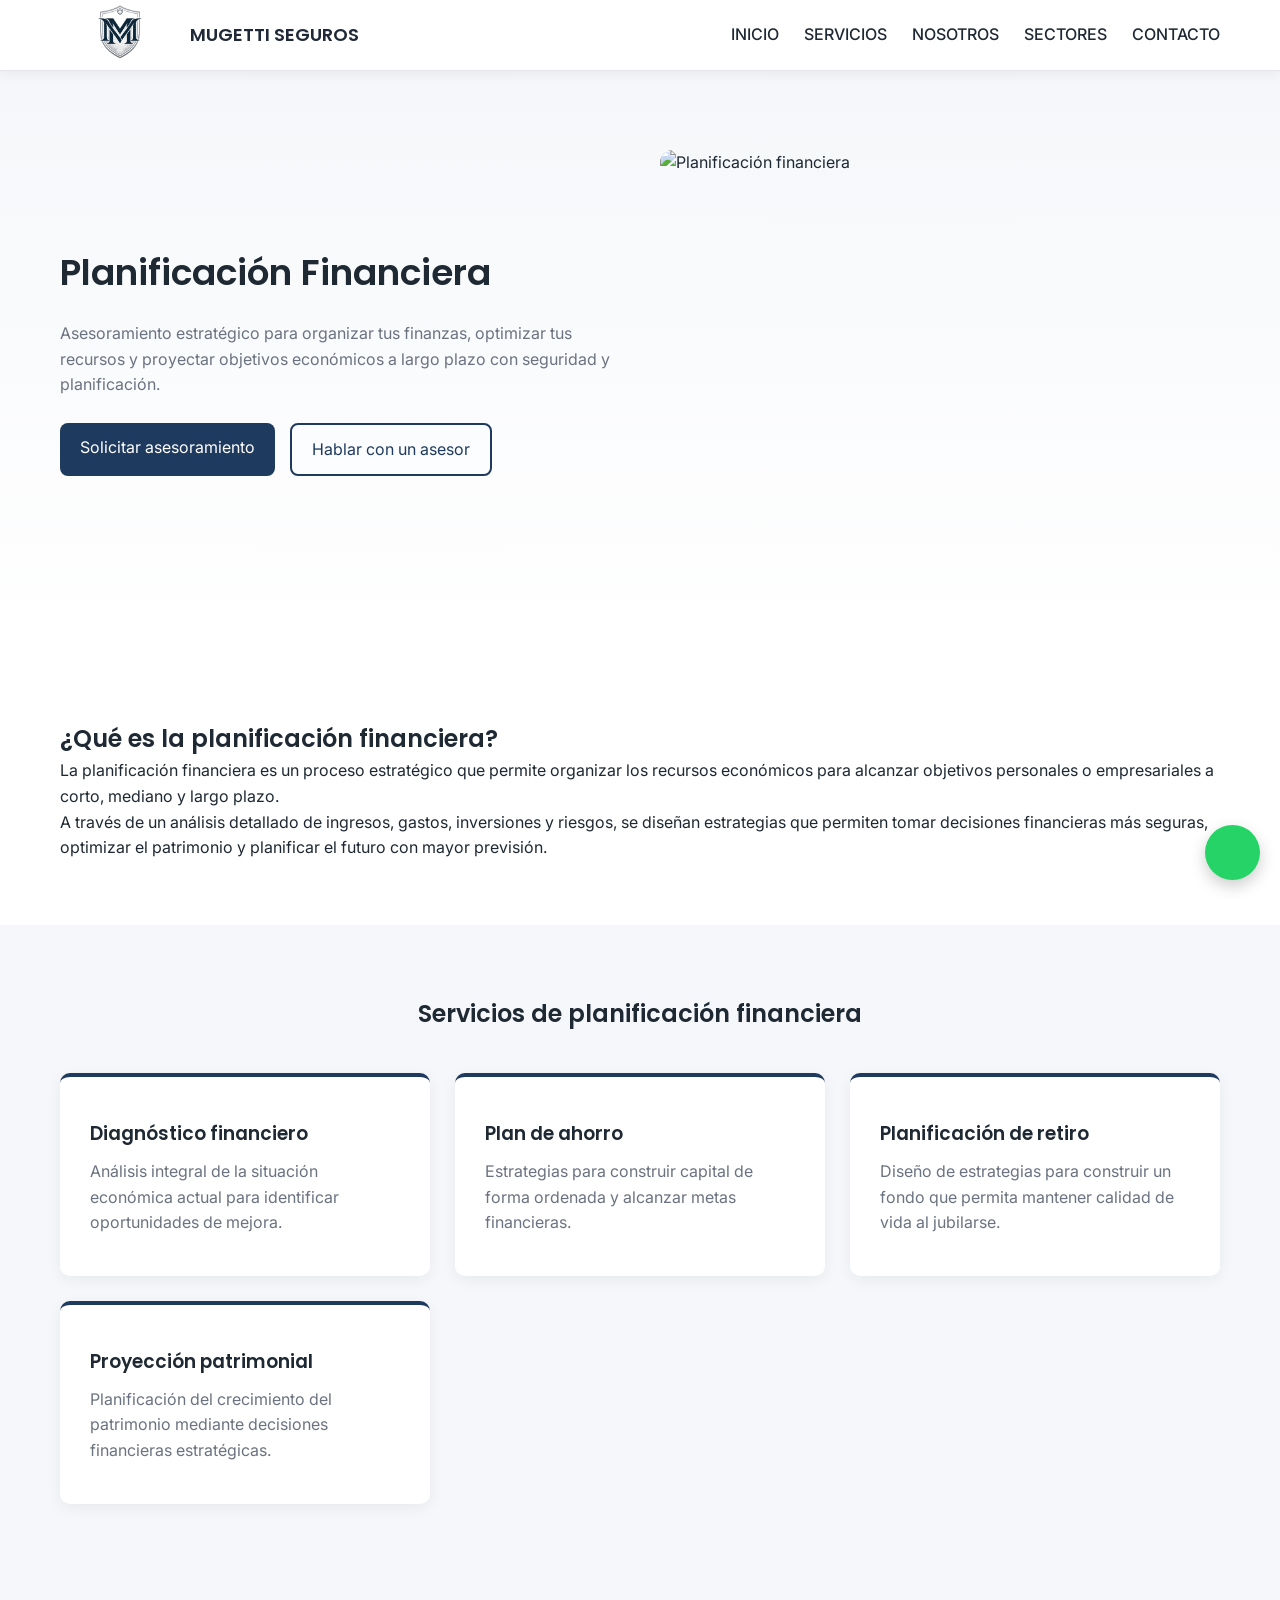
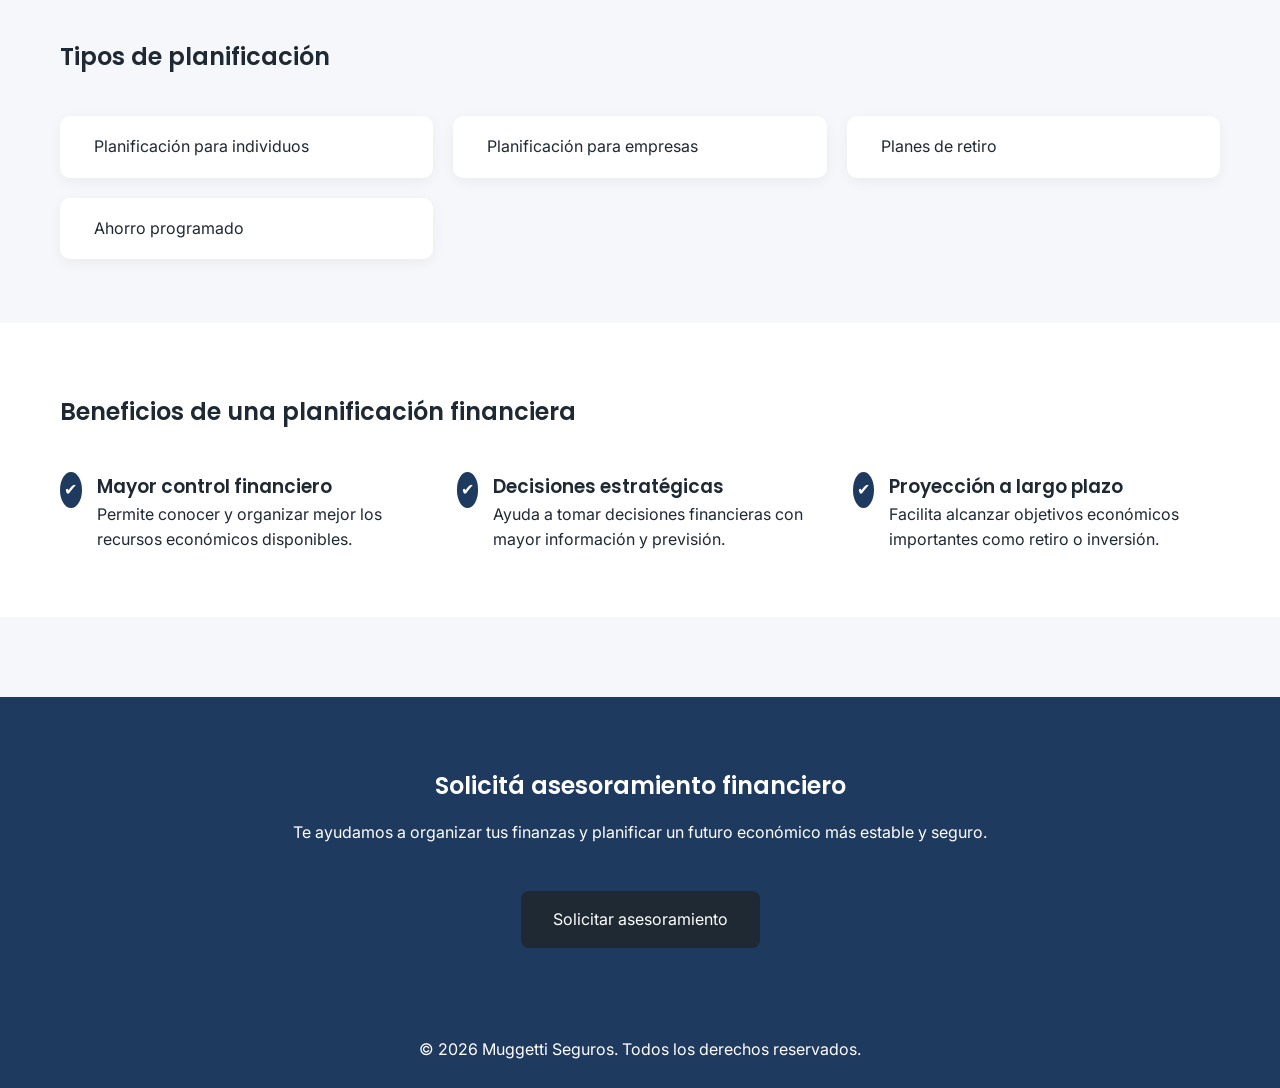
==== servicios/planificacion-financiera.html @ 24abbe43 "pagina completa" ====
<!doctype html>
<html lang="es">
  <head>
    <meta charset="UTF-8" />
    <meta name="viewport" content="width=device-width, initial-scale=1.0" />

    <title>Planificación Financiera | Muggetti Seguros</title>

    <meta
      name="description"
      content="Asesoramiento profesional para organizar tus finanzas, planificar objetivos económicos y proyectar tu futuro financiero."
    />

    <script src="https://unpkg.com/lucide@latest"></script>

    <link rel="stylesheet" href="../css/styles.css" />

    <link
      href="https://fonts.googleapis.com/css2?family=Inter:wght@400;500;600&family=Poppins:wght@500;600;700&display=swap"
      rel="stylesheet"
    />
  </head>

  <body>
    <!-- NAVBAR -->

    <header class="navbar">
      <div class="container navbar-container">
        <a href="index.html" class="logo"
          ><img class="img-logo" src="../images/logos/logo.png" alt="" /><span
            >MUGETTI SEGUROS</span
          ></a
        >

        <button class="menu-toggle">☰</button>

        <nav class="nav-menu">
          <a href="../index.html#hero">INICIO</a>
          <a href="../index.html#servicios">SERVICIOS</a>
          <a href="../index.html#beneficios">NOSOTROS</a>
          <a href="../index.html#sectores">SECTORES</a>
          <a href="../index.html#contacto">CONTACTO</a>
        </nav>
      </div>
    </header>

    <!-- HERO DEL SERVICIO -->

    <section class="hero">
      <div class="container hero-grid">
        <div class="hero-content">
          <h1>Planificación Financiera</h1>

          <p>
            Asesoramiento estratégico para organizar tus finanzas, optimizar tus
            recursos y proyectar objetivos económicos a largo plazo con
            seguridad y planificación.
          </p>

          <div class="hero-buttons">
            <a
              href="https://wa.me/542325681632?text=Hola%20quisiera%20recibir%20asesoramiento%20en%20planificación%20financiera"
              target="_blank"
              class="btn-primary"
            >
              Solicitar asesoramiento
            </a>

            <a
              href="https://wa.me/542325681632"
              target="_blank"
              class="btn-secondary"
            >
              Hablar con un asesor
            </a>
          </div>
        </div>

        <div class="hero-image">
          <img
            src="https://images.unsplash.com/photo-1554224154-26032ffc0d07"
            alt="Planificación financiera"
          />
        </div>
      </div>
    </section>

    <!-- DESCRIPCIÓN -->

    <section class="benefits">
      <div class="container">
        <h2>¿Qué es la planificación financiera?</h2>

        <p>
          La planificación financiera es un proceso estratégico que permite
          organizar los recursos económicos para alcanzar objetivos personales o
          empresariales a corto, mediano y largo plazo.
        </p>

        <p>
          A través de un análisis detallado de ingresos, gastos, inversiones y
          riesgos, se diseñan estrategias que permiten tomar decisiones
          financieras más seguras, optimizar el patrimonio y planificar el
          futuro con mayor previsión.
        </p>
      </div>
    </section>

    <!-- SERVICIOS -->

    <section class="services">
      <div class="container">
        <h2>Servicios de planificación financiera</h2>

        <div class="services-grid">
          <div class="service-card">
            <div class="service-icon">
              <i data-lucide="search"></i>
            </div>

            <h3>Diagnóstico financiero</h3>

            <p>
              Análisis integral de la situación económica actual para
              identificar oportunidades de mejora.
            </p>
          </div>

          <div class="service-card">
            <div class="service-icon">
              <i data-lucide="piggy-bank"></i>
            </div>

            <h3>Plan de ahorro</h3>

            <p>
              Estrategias para construir capital de forma ordenada y alcanzar
              metas financieras.
            </p>
          </div>

          <div class="service-card">
            <div class="service-icon">
              <i data-lucide="calendar"></i>
            </div>

            <h3>Planificación de retiro</h3>

            <p>
              Diseño de estrategias para construir un fondo que permita mantener
              calidad de vida al jubilarse.
            </p>
          </div>

          <div class="service-card">
            <div class="service-icon">
              <i data-lucide="line-chart"></i>
            </div>

            <h3>Proyección patrimonial</h3>

            <p>
              Planificación del crecimiento del patrimonio mediante decisiones
              financieras estratégicas.
            </p>
          </div>
        </div>
      </div>
    </section>

    <!-- TIPOS DE PLANIFICACIÓN -->

    <section class="sectors">
      <div class="container">
        <h2>Tipos de planificación</h2>

        <div class="sectors-grid">
          <div class="sector-card">
            <i data-lucide="user"></i>
            <span>Planificación para individuos</span>
          </div>

          <div class="sector-card">
            <i data-lucide="building"></i>
            <span>Planificación para empresas</span>
          </div>

          <div class="sector-card">
            <i data-lucide="clock"></i>
            <span>Planes de retiro</span>
          </div>

          <div class="sector-card">
            <i data-lucide="trending-up"></i>
            <span>Ahorro programado</span>
          </div>
        </div>
      </div>
    </section>

    <!-- BENEFICIOS -->

    <section class="benefits">
      <div class="container">
        <h2>Beneficios de una planificación financiera</h2>

        <div class="benefits-grid">
          <div class="benefit-item">
            <div class="benefit-icon">✔</div>

            <div>
              <h3>Mayor control financiero</h3>
              <p>
                Permite conocer y organizar mejor los recursos económicos
                disponibles.
              </p>
            </div>
          </div>

          <div class="benefit-item">
            <div class="benefit-icon">✔</div>

            <div>
              <h3>Decisiones estratégicas</h3>
              <p>
                Ayuda a tomar decisiones financieras con mayor información y
                previsión.
              </p>
            </div>
          </div>

          <div class="benefit-item">
            <div class="benefit-icon">✔</div>

            <div>
              <h3>Proyección a largo plazo</h3>
              <p>
                Facilita alcanzar objetivos económicos importantes como retiro o
                inversión.
              </p>
            </div>
          </div>
        </div>
      </div>
    </section>

    <!-- CTA -->

    <section class="cta">
      <div class="container cta-content">
        <h2>Solicitá asesoramiento financiero</h2>

        <p>
          Te ayudamos a organizar tus finanzas y planificar un futuro económico
          más estable y seguro.
        </p>

        <a
          href="https://wa.me/542325681632?text=Hola%20quisiera%20recibir%20asesoramiento%20en%20planificación%20financiera"
          target="_blank"
          class="btn-primary"
        >
          Solicitar asesoramiento
        </a>
      </div>
    </section>

    <!-- FOOTER -->

    <footer class="footer">
      <div class="container footer-content">
        <p>© 2026 Muggetti Seguros. Todos los derechos reservados.</p>
      </div>
    </footer>
    <a
      href="https://wa.me/542325681632"
      class="whatsapp-button"
      target="_blank"
      aria-label="WhatsApp"
    >
      <i data-lucide="message-circle"></i>
    </a>
    <!-- SCRIPTS -->

    <script src="../js/navbar.js"></script>
    <script src="../js/main.js"></script>
    <script src="../js/scroll-animations.js"></script>

    <script>
      lucide.createIcons();
    </script>
  </body>
</html>
---- css/styles.css ----
/* =========================================
   VARIABLES (COLORES - ESPACIADO - SOMBRAS)
========================================= */

:root {
  --color-primary: #1f3a5f;
  --color-secondary: #3a6ea5;
  --color-accent: #2bb673;

  --color-bg: #f5f7fa;
  --color-white: #ffffff;

  --color-text: #1f2933;
  --color-text-light: #6b7280;

  --border-radius: 8px;

  --shadow-soft: 0 4px 12px rgba(0, 0, 0, 0.08);

  --space-xs: 8px;
  --space-sm: 16px;
  --space-md: 32px;
  --space-lg: 64px;
  --space-xl: 96px;
}

/* =========================================
   RESET
========================================= */

* {
  margin: 0;
  padding: 0;
  box-sizing: border-box;
}
html,
body {
  overflow-x: hidden;
  width: 100%;
}
body {
  font-family: "Inter", sans-serif;
  background: var(--color-bg);
  color: var(--color-text);
  line-height: 1.6;
  padding-top: 70px;
}

h1,
h2,
h3,
h4 {
  font-family: "Poppins", sans-serif;
  font-weight: 600;
}

img {
  max-width: 100%;
  display: block;
}

/* =========================================
   LAYOUT
========================================= */

.container {
  max-width: 1200px;
  margin: auto;
  padding: 0 20px;
}

section {
  padding: var(--space-lg) 0;
  padding-top: 70px;
}

/* =========================================
   NAVBAR
========================================= */

.navbar {
  background: var(--color-white);
  border-bottom: 1px solid #e5e7eb;
  position: fixed;
  top: 0;
  width: 100%;
  z-index: 1000;
  box-shadow: 0 4px 12px rgba(0, 0, 0, 0.06);
}

.navbar-container {
  display: flex;
  justify-content: space-between;
  align-items: center;
  height: 70px;
}

.logo {
  font-weight: 700;
  font-size: 20px;
  color: var(--color-primary);
}

.nav-menu {
  display: flex;
  gap: 25px;
  align-items: center;
}

.nav-menu a {
  text-decoration: none;
  color: var(--color-text);
  font-weight: 500;
}

.nav-menu a:hover {
  color: var(--color-primary);
}
.menu-toggle {
  display: none;

  font-size: 28px;

  background: none;

  border: none;

  cursor: pointer;
}

/* Mobile */

@media (max-width: 768px) {
  .nav-menu {
    position: absolute;

    top: 70px;

    right: 0;

    background: white;

    width: 100%;

    flex-direction: column;

    align-items: center;

    padding: 30px;

    gap: 20px;

    display: none;

    box-shadow: 0 8px 20px rgba(0, 0, 0, 0.08);
  }

  .nav-menu.nav-open {
    display: flex;
  }

  .menu-toggle {
    display: block;
  }
}
/* =========================================
   BOTONES
========================================= */

.btn-primary {
  background: var(--color-primary);
  color: white;
  padding: 12px 20px;
  border-radius: var(--border-radius);
  text-decoration: none;
  display: inline-block;
  transition: 0.3s;
}

.btn-primary:hover {
  background: var(--color-secondary);
}

.btn-secondary {
  border: 2px solid var(--color-primary);
  color: var(--color-primary);
  padding: 12px 20px;
  border-radius: var(--border-radius);
  text-decoration: none;
  transition: 0.3s;
}

.btn-secondary:hover {
  background: var(--color-primary);
  color: white;
}

/* =========================================
   HERO
========================================= */

.hero {
  background: linear-gradient(180deg, #f5f7fa 0%, #ffffff 100%);

  padding: 80px 0;
}
.hero-grid {
  display: grid;
  grid-template-columns: 1fr;
  gap: 40px;
  align-items: center;
}

.hero-content h1 {
  font-size: 36px;
  margin-bottom: 20px;
}

.hero-content p {
  color: var(--color-text-light);
  margin-bottom: 25px;
}

.hero-buttons {
  display: flex;
  gap: 15px;
  flex-wrap: wrap;
}
.hero-image img {
  border-radius: 10px;

  box-shadow: 0 10px 25px rgba(0, 0, 0, 0.08);
}
.hero-image {
  height: 420px;
  border-radius: 12px;
  overflow: hidden;
}
.logo {
  display: flex;
  align-items: center;
  gap: 10px;
  font-family: "Poppins", sans-serif;
  font-weight: 600;
  font-size: 18px;
  color: #1f2937;
  text-decoration: none;
}
.contact-logo {
  align-content: center;
}
.contact-logo img {
  width: 440px;
}
.logo img {
  height: 80px;
  width: auto;
}
.hero-image img {
  width: 100%;
  height: 100%;
  object-fit: cover;
}
/* =========================================
   SERVICES
========================================= */
.services {
  background: #f5f7fa;
}

.benefits {
  background: white;
}

.sectors {
  background: #f5f7fa;
}
.services h2 {
  text-align: center;
  margin-bottom: 40px;
}
.service-card h3 a {
  color: inherit;

  text-decoration: none;
}

.service-card h3 a:hover {
  color: var(--color-primary);
}
.services-grid {
  display: grid;
  grid-template-columns: 1fr;
  gap: 25px;
}

.service-card {
  background: white;
  padding: 25px;
  border-radius: var(--border-radius);
  box-shadow: var(--shadow-soft);
  transition: 0.3s;
}

.service-card:hover {
  transform: translateY(-5px);
}

.service-card h3 {
  margin-bottom: 10px;
}

.service-card p {
  color: var(--color-text-light);
  margin-bottom: 10px;
}

.service-card a {
  text-decoration: none;
  color: var(--color-primary);
  font-weight: 500;
}
.service-card {
  background: white;

  padding: 30px;

  border-radius: 10px;

  box-shadow: 0 4px 15px rgba(0, 0, 0, 0.06);

  border-top: 4px solid var(--color-primary);

  transition: all 0.25s ease;
}

.service-card:hover {
  transform: translateY(-6px);

  box-shadow: 0 10px 25px rgba(0, 0, 0, 0.1);
}
.service-card:nth-child(1) {
  transition-delay: 0.05s;
}
.service-card:nth-child(2) {
  transition-delay: 0.1s;
}
.service-card:nth-child(3) {
  transition-delay: 0.15s;
}
.service-card:nth-child(4) {
  transition-delay: 0.2s;
}
.service-card:nth-child(5) {
  transition-delay: 0.25s;
}
.service-card:nth-child(6) {
  transition-delay: 0.3s;
}
.service-card:nth-child(7) {
  transition-delay: 0.35s;
}
.service-card:nth-child(8) {
  transition-delay: 0.4s;
}
.service-icon {
  font-size: 28px;

  margin-bottom: 12px;

  color: var(--color-primary);
} /* estado inicial */
.service-card {
  opacity: 0;

  transform: translateY(30px);

  transition:
    opacity 0.6s ease,
    transform 0.6s ease;
}

/* cuando aparece */

.service-card.show {
  opacity: 1;

  transform: translateY(0);
}
/* =========================================
   BENEFITS
========================================= */
.benefit {
  background: white;
  padding: 25px;
  border-radius: var(--border-radius);
  box-shadow: var(--shadow-soft);
}
.benefits-grid {
  display: grid;

  grid-template-columns: 1fr; /* MOBILE */

  gap: 30px;

  margin-top: 40px;
}

.benefit-item {
  display: flex;

  gap: 15px;

  align-items: flex-start;
}

.benefit-icon {
  width: 36px;

  height: 36px;

  background: var(--color-primary);

  color: white;

  border-radius: 50%;

  display: flex;

  align-items: center;

  justify-content: center;

  font-size: 16px;
}
/* =========================================
   SECTORS
========================================= */

.sectors-grid {
  display: grid;
  grid-template-columns: repeat(auto-fit, minmax(200px, 1fr));
  gap: 20px;
  margin-top: 40px;
}

.sector-card {
  display: flex;
  align-items: center;
  gap: 12px;

  padding: 18px 22px;

  background: white;

  border-radius: 10px;

  box-shadow: 0 4px 14px rgba(0, 0, 0, 0.05);

  transition: transform 0.2s ease;
}

.sector-card:hover {
  transform: translateY(-3px);
}

.sector-card i {
  color: var(--color-primary);
}
.stats {
  padding: 80px 0;
  background: #f8fafc;
}

.stats-grid {
  display: grid;
  grid-template-columns: repeat(auto-fit, minmax(200px, 1fr));
  gap: 40px;
  text-align: center;
}

.stat h3 {
  font-size: 40px;
  color: var(--color-primary);
}
.stat-number {
  font-size: 42px;

  font-weight: 700;

  color: var(--color-primary);
}
.stat p {
  margin-top: 6px;
  color: var(--color-text-light);
}
/* =========================================
   CTA
========================================= */

.cta {
  background: var(--color-primary);
  color: white;
  text-align: center;
  margin-top: 80px;
}
.cta .btn-primary {
  padding: 16px 32px;
  background-color: var(--color-text);
  font-size: 16px;

  margin-top: 20px;
}
.cta .btn-primary:hover {
  background-color: var(--color-secondary);
}
.cta h2 {
  margin-bottom: 15px;
}

.cta p {
  margin-bottom: 25px;
}

/* =========================================
   FORMULARIO
========================================= */

.contact-form form {
  display: grid;
  gap: 15px;
  max-width: 600px;
  margin: auto;
}

input,
select,
textarea {
  padding: 12px;
  border-radius: var(--border-radius);
  border: 1px solid #e5e7eb;
  font-size: 14px;
}

/* =========================================
   CONTACTO
========================================= */

.contact {
  text-align: center;
}

.contact p {
  margin-bottom: 10px;
}
.contact-section {
  background: #f5f7fa;

  padding: 80px 0;
}

.contact-grid {
  display: grid;

  grid-template-columns: 1fr;

  gap: 50px;

  align-items: start;
}

.contact-info h2 {
  margin-bottom: 15px;
}

.contact-info p {
  color: var(--color-text-light);

  margin-bottom: 25px;

  max-width: 400px;
}

.contact-item {
  margin-bottom: 12px;

  font-size: 15px;
}

.contact-form form {
  display: grid;

  gap: 15px;

  background: white;

  padding: 30px;

  border-radius: 10px;

  box-shadow: 0 6px 20px rgba(0, 0, 0, 0.08);
}
.contact-form {
  height: 100%;
}
.contact-form form {
  height: 100%;
  display: flex;
  flex-direction: column;
}
.contact-form input,
.contact-form select,
.contact-form textarea {
  padding: 12px;

  border-radius: 6px;

  border: 1px solid #e5e7eb;
}

.contact-form button {
  margin-top: 10px;
}

/* Desktop */

@media (min-width: 900px) {
  .contact-grid {
    grid-template-columns: 1fr 1fr;
  }
}
/* =========================================
   FOOTER
========================================= */

.footer {
  background: var(--color-primary);
  color: white;
  text-align: center;
  padding: 25px 0;
}
.whatsapp-button {
  position: fixed;

  bottom: 20px;

  right: 20px;

  width: 55px;

  height: 55px;

  background: #25d366;

  color: white;

  border-radius: 50%;

  display: flex;

  align-items: center;

  justify-content: center;

  font-size: 26px;

  box-shadow: 0 6px 16px rgba(0, 0, 0, 0.2);

  z-index: 999;

  text-decoration: none;

  transition: transform 0.3s;
}

.whatsapp-button:hover {
  transform: scale(1.1);
}
/* =========================================
   RESPONSIVE
========================================= */

@media (min-width: 768px) {
  .hero-grid {
    grid-template-columns: 1fr 1fr;
  }

  .services-grid {
    grid-template-columns: repeat(2, 1fr);
  }

  .benefits-grid {
    grid-template-columns: repeat(3, 1fr);
  }
}

@media (min-width: 1024px) {
  .services-grid {
    grid-template-columns: repeat(3, 1fr);
  }

  .sectors-grid {
    grid-template-columns: repeat(3, 1fr);
  }
}
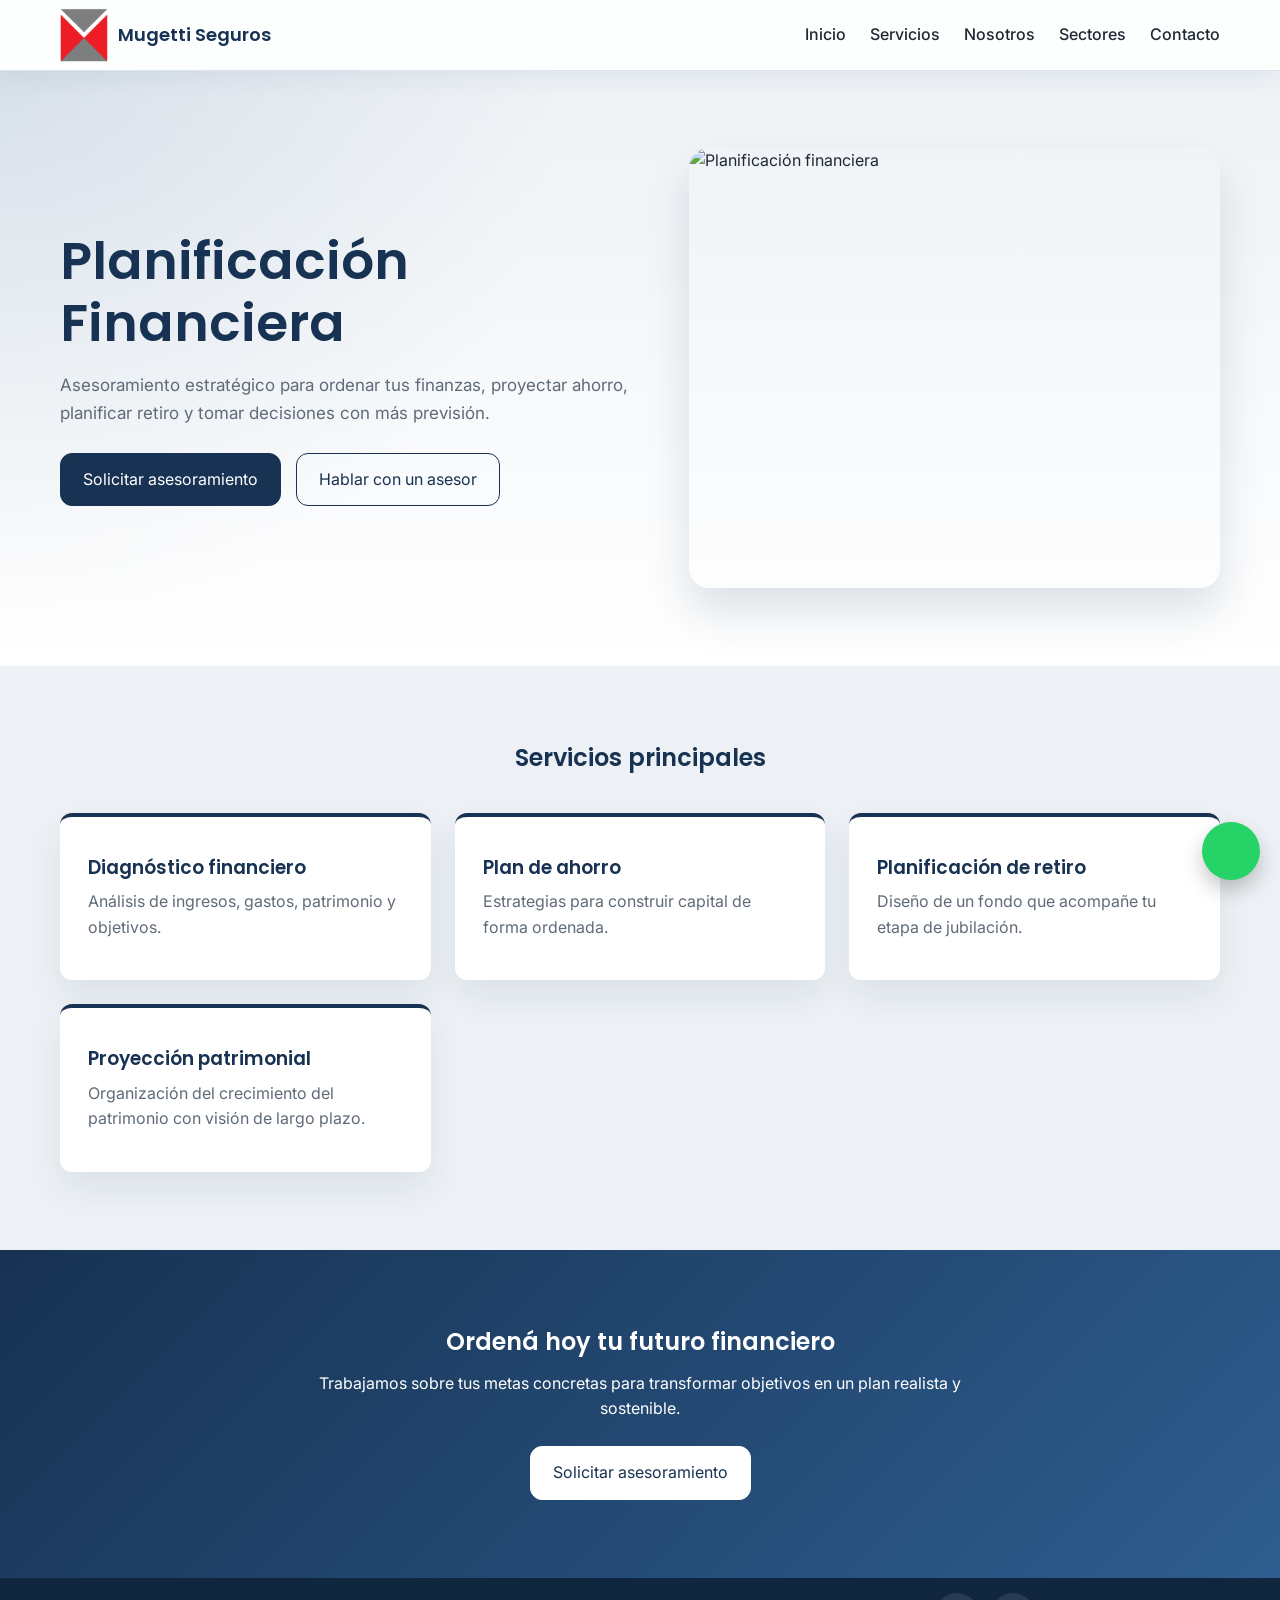
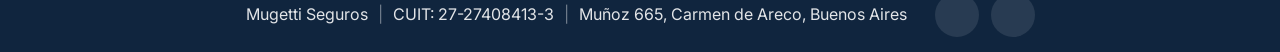
==== commit d209523f: "final" ====
--- a/servicios/planificacion-financiera.html
+++ b/servicios/planificacion-financiera.html
@@ -3,291 +3,19 @@
   <head>
     <meta charset="UTF-8" />
     <meta name="viewport" content="width=device-width, initial-scale=1.0" />
-
-    <title>Planificación Financiera | Muggetti Seguros</title>
-
-    <meta
-      name="description"
-      content="Asesoramiento profesional para organizar tus finanzas, planificar objetivos económicos y proyectar tu futuro financiero."
-    />
-
+    <title>Planificación Financiera | Mugetti Seguros</title>
+    <meta name="description" content="Planificación financiera para ahorro, retiro, proyección patrimonial y organización de objetivos." />
     <script src="https://unpkg.com/lucide@latest"></script>
-
     <link rel="stylesheet" href="../css/styles.css" />
-
-    <link
-      href="https://fonts.googleapis.com/css2?family=Inter:wght@400;500;600&family=Poppins:wght@500;600;700&display=swap"
-      rel="stylesheet"
-    />
+    <link href="https://fonts.googleapis.com/css2?family=Inter:wght@400;500;600&family=Poppins:wght@500;600;700&display=swap" rel="stylesheet" />
   </head>
-
   <body>
-    <!-- NAVBAR -->
-
-    <header class="navbar">
-      <div class="container navbar-container">
-        <a href="index.html" class="logo"
-          ><img class="img-logo" src="../images/logos/logo.png" alt="" /><span
-            >MUGETTI SEGUROS</span
-          ></a
-        >
-
-        <button class="menu-toggle">☰</button>
-
-        <nav class="nav-menu">
-          <a href="../index.html#hero">INICIO</a>
-          <a href="../index.html#servicios">SERVICIOS</a>
-          <a href="../index.html#beneficios">NOSOTROS</a>
-          <a href="../index.html#sectores">SECTORES</a>
-          <a href="../index.html#contacto">CONTACTO</a>
-        </nav>
-      </div>
-    </header>
-
-    <!-- HERO DEL SERVICIO -->
-
-    <section class="hero">
-      <div class="container hero-grid">
-        <div class="hero-content">
-          <h1>Planificación Financiera</h1>
-
-          <p>
-            Asesoramiento estratégico para organizar tus finanzas, optimizar tus
-            recursos y proyectar objetivos económicos a largo plazo con
-            seguridad y planificación.
-          </p>
-
-          <div class="hero-buttons">
-            <a
-              href="https://wa.me/542325681632?text=Hola%20quisiera%20recibir%20asesoramiento%20en%20planificación%20financiera"
-              target="_blank"
-              class="btn-primary"
-            >
-              Solicitar asesoramiento
-            </a>
-
-            <a
-              href="https://wa.me/542325681632"
-              target="_blank"
-              class="btn-secondary"
-            >
-              Hablar con un asesor
-            </a>
-          </div>
-        </div>
-
-        <div class="hero-image">
-          <img
-            src="https://images.unsplash.com/photo-1554224154-26032ffc0d07"
-            alt="Planificación financiera"
-          />
-        </div>
-      </div>
-    </section>
-
-    <!-- DESCRIPCIÓN -->
-
-    <section class="benefits">
-      <div class="container">
-        <h2>¿Qué es la planificación financiera?</h2>
-
-        <p>
-          La planificación financiera es un proceso estratégico que permite
-          organizar los recursos económicos para alcanzar objetivos personales o
-          empresariales a corto, mediano y largo plazo.
-        </p>
-
-        <p>
-          A través de un análisis detallado de ingresos, gastos, inversiones y
-          riesgos, se diseñan estrategias que permiten tomar decisiones
-          financieras más seguras, optimizar el patrimonio y planificar el
-          futuro con mayor previsión.
-        </p>
-      </div>
-    </section>
-
-    <!-- SERVICIOS -->
-
-    <section class="services">
-      <div class="container">
-        <h2>Servicios de planificación financiera</h2>
-
-        <div class="services-grid">
-          <div class="service-card">
-            <div class="service-icon">
-              <i data-lucide="search"></i>
-            </div>
-
-            <h3>Diagnóstico financiero</h3>
-
-            <p>
-              Análisis integral de la situación económica actual para
-              identificar oportunidades de mejora.
-            </p>
-          </div>
-
-          <div class="service-card">
-            <div class="service-icon">
-              <i data-lucide="piggy-bank"></i>
-            </div>
-
-            <h3>Plan de ahorro</h3>
-
-            <p>
-              Estrategias para construir capital de forma ordenada y alcanzar
-              metas financieras.
-            </p>
-          </div>
-
-          <div class="service-card">
-            <div class="service-icon">
-              <i data-lucide="calendar"></i>
-            </div>
-
-            <h3>Planificación de retiro</h3>
-
-            <p>
-              Diseño de estrategias para construir un fondo que permita mantener
-              calidad de vida al jubilarse.
-            </p>
-          </div>
-
-          <div class="service-card">
-            <div class="service-icon">
-              <i data-lucide="line-chart"></i>
-            </div>
-
-            <h3>Proyección patrimonial</h3>
-
-            <p>
-              Planificación del crecimiento del patrimonio mediante decisiones
-              financieras estratégicas.
-            </p>
-          </div>
-        </div>
-      </div>
-    </section>
-
-    <!-- TIPOS DE PLANIFICACIÓN -->
-
-    <section class="sectors">
-      <div class="container">
-        <h2>Tipos de planificación</h2>
-
-        <div class="sectors-grid">
-          <div class="sector-card">
-            <i data-lucide="user"></i>
-            <span>Planificación para individuos</span>
-          </div>
-
-          <div class="sector-card">
-            <i data-lucide="building"></i>
-            <span>Planificación para empresas</span>
-          </div>
-
-          <div class="sector-card">
-            <i data-lucide="clock"></i>
-            <span>Planes de retiro</span>
-          </div>
-
-          <div class="sector-card">
-            <i data-lucide="trending-up"></i>
-            <span>Ahorro programado</span>
-          </div>
-        </div>
-      </div>
-    </section>
-
-    <!-- BENEFICIOS -->
-
-    <section class="benefits">
-      <div class="container">
-        <h2>Beneficios de una planificación financiera</h2>
-
-        <div class="benefits-grid">
-          <div class="benefit-item">
-            <div class="benefit-icon">✔</div>
-
-            <div>
-              <h3>Mayor control financiero</h3>
-              <p>
-                Permite conocer y organizar mejor los recursos económicos
-                disponibles.
-              </p>
-            </div>
-          </div>
-
-          <div class="benefit-item">
-            <div class="benefit-icon">✔</div>
-
-            <div>
-              <h3>Decisiones estratégicas</h3>
-              <p>
-                Ayuda a tomar decisiones financieras con mayor información y
-                previsión.
-              </p>
-            </div>
-          </div>
-
-          <div class="benefit-item">
-            <div class="benefit-icon">✔</div>
-
-            <div>
-              <h3>Proyección a largo plazo</h3>
-              <p>
-                Facilita alcanzar objetivos económicos importantes como retiro o
-                inversión.
-              </p>
-            </div>
-          </div>
-        </div>
-      </div>
-    </section>
-
-    <!-- CTA -->
-
-    <section class="cta">
-      <div class="container cta-content">
-        <h2>Solicitá asesoramiento financiero</h2>
-
-        <p>
-          Te ayudamos a organizar tus finanzas y planificar un futuro económico
-          más estable y seguro.
-        </p>
-
-        <a
-          href="https://wa.me/542325681632?text=Hola%20quisiera%20recibir%20asesoramiento%20en%20planificación%20financiera"
-          target="_blank"
-          class="btn-primary"
-        >
-          Solicitar asesoramiento
-        </a>
-      </div>
-    </section>
-
-    <!-- FOOTER -->
-
-    <footer class="footer">
-      <div class="container footer-content">
-        <p>© 2026 Muggetti Seguros. Todos los derechos reservados.</p>
-      </div>
-    </footer>
-    <a
-      href="https://wa.me/542325681632"
-      class="whatsapp-button"
-      target="_blank"
-      aria-label="WhatsApp"
-    >
-      <i data-lucide="message-circle"></i>
-    </a>
-    <!-- SCRIPTS -->
-
-    <script src="../js/navbar.js"></script>
-    <script src="../js/main.js"></script>
-    <script src="../js/scroll-animations.js"></script>
-
-    <script>
-      lucide.createIcons();
-    </script>
+    <header class="navbar"><div class="container navbar-container"><a href="../index.html" class="logo"><img src="../images/logos/logo.png" alt="Logo de Mugetti Seguros" /><span>Mugetti Seguros</span></a><button class="menu-toggle" aria-label="Abrir menú">☰</button><nav class="nav-menu"><a href="../index.html#hero">Inicio</a><a href="../index.html#servicios">Servicios</a><a href="../index.html#beneficios">Nosotros</a><a href="../index.html#sectores">Sectores</a><a href="../index.html#contacto">Contacto</a></nav></div></header>
+    <section class="hero"><div class="container hero-grid"><div class="hero-content"><h1>Planificación Financiera</h1><p>Asesoramiento estratégico para ordenar tus finanzas, proyectar ahorro, planificar retiro y tomar decisiones con más previsión.</p><div class="hero-buttons"><a href="https://wa.me/5492325681632?text=Hola%2C%20quiero%20asesoramiento%20en%20planificaci%C3%B3n%20financiera." target="_blank" rel="noopener noreferrer" class="btn-primary">Solicitar asesoramiento</a><a href="https://wa.me/5492325681632?text=Hola%2C%20quiero%20hablar%20sobre%20planificaci%C3%B3n%20financiera." target="_blank" rel="noopener noreferrer" class="btn-secondary">Hablar con un asesor</a></div></div><div class="hero-image"><img src="https://images.unsplash.com/photo-1554224154-26032ffc0d07?auto=format&fit=crop&w=1200&q=80" alt="Planificación financiera" /></div></div></section>
+    <section class="services"><div class="container"><h2>Servicios principales</h2><div class="services-grid"><article class="service-card"><div class="service-icon"><i data-lucide="search"></i></div><h3>Diagnóstico financiero</h3><p>Análisis de ingresos, gastos, patrimonio y objetivos.</p></article><article class="service-card"><div class="service-icon"><i data-lucide="piggy-bank"></i></div><h3>Plan de ahorro</h3><p>Estrategias para construir capital de forma ordenada.</p></article><article class="service-card"><div class="service-icon"><i data-lucide="calendar"></i></div><h3>Planificación de retiro</h3><p>Diseño de un fondo que acompañe tu etapa de jubilación.</p></article><article class="service-card"><div class="service-icon"><i data-lucide="chart-column"></i></div><h3>Proyección patrimonial</h3><p>Organización del crecimiento del patrimonio con visión de largo plazo.</p></article></div></div></section>
+    <section class="cta"><div class="container cta-content"><h2>Ordená hoy tu futuro financiero</h2><p>Trabajamos sobre tus metas concretas para transformar objetivos en un plan realista y sostenible.</p><a href="https://wa.me/5492325681632?text=Hola%2C%20quiero%20asesoramiento%20en%20planificaci%C3%B3n%20financiera." target="_blank" rel="noopener noreferrer" class="btn-primary">Solicitar asesoramiento</a></div></section>
+    <footer class="footer"><div class="container"><div class="footer-bottom"><div class="footer-copy"><span>Mugetti Seguros</span><span>CUIT: 27-27408413-3</span><span>Muñoz 665, Carmen de Areco, Buenos Aires</span></div><div class="footer-social"><span class="social-placeholder" aria-hidden="true"><i data-lucide="shield-check"></i></span><span class="social-placeholder" aria-hidden="true"><i data-lucide="instagram"></i></span></div></div></div></footer>
+    <a href="https://wa.me/5492325681632" class="whatsapp-button" data-message="Hola, quiero asesoramiento en planificación financiera." aria-label="WhatsApp"><i data-lucide="message-circle"></i></a>
+    <script src="../js/navbar.js"></script><script src="../js/whatsapp.js"></script><script src="../js/main.js"></script><script src="../js/scroll-animations.js"></script><script>lucide.createIcons();</script>
   </body>
 </html>
--- a/css/styles.css
+++ b/css/styles.css
@@ -1,22 +1,15 @@
-/* =========================================
-   VARIABLES (COLORES - ESPACIADO - SOMBRAS)
-========================================= */
-
 :root {
-  --color-primary: #1f3a5f;
-  --color-secondary: #3a6ea5;
-  --color-accent: #2bb673;
-
-  --color-bg: #f5f7fa;
+  --color-primary: #173252;
+  --color-secondary: #2f5f92;
+  --color-accent: #27b26e;
+  --color-bg: #dce2e9;
+  --color-bg-soft: #edf1f5;
   --color-white: #ffffff;
-
   --color-text: #1f2933;
-  --color-text-light: #6b7280;
-
-  --border-radius: 8px;
-
-  --shadow-soft: 0 4px 12px rgba(0, 0, 0, 0.08);
-
+  --color-text-light: #5f6b78;
+  --color-border: #d8dee7;
+  --border-radius: 12px;
+  --shadow-soft: 0 16px 34px rgba(23, 50, 82, 0.08);
   --space-xs: 8px;
   --space-sm: 16px;
   --space-md: 32px;
@@ -24,20 +17,18 @@
   --space-xl: 96px;
 }
 
-/* =========================================
-   RESET
-========================================= */
-
 * {
   margin: 0;
   padding: 0;
   box-sizing: border-box;
 }
+
 html,
 body {
   overflow-x: hidden;
   width: 100%;
 }
+
 body {
   font-family: "Inter", sans-serif;
   background: var(--color-bg);
@@ -52,6 +43,7 @@
 h4 {
   font-family: "Poppins", sans-serif;
   font-weight: 600;
+  line-height: 1.2;
 }
 
 img {
@@ -59,33 +51,36 @@
   display: block;
 }
 
-/* =========================================
-   LAYOUT
-========================================= */
+a {
+  color: inherit;
+}
 
 .container {
   max-width: 1200px;
-  margin: auto;
+  margin: 0 auto;
   padding: 0 20px;
 }
 
 section {
-  padding: var(--space-lg) 0;
-  padding-top: 70px;
-}
-
-/* =========================================
-   NAVBAR
-========================================= */
+  padding: 78px 0;
+}
+
+.section-lead {
+  max-width: 760px;
+  margin: 14px auto 0;
+  color: var(--color-text-light);
+  text-align: center;
+}
 
 .navbar {
-  background: var(--color-white);
-  border-bottom: 1px solid #e5e7eb;
+  background: rgba(255, 255, 255, 0.94);
+  backdrop-filter: blur(14px);
+  border-bottom: 1px solid rgba(216, 222, 231, 0.8);
   position: fixed;
   top: 0;
   width: 100%;
   z-index: 1000;
-  box-shadow: 0 4px 12px rgba(0, 0, 0, 0.06);
+  box-shadow: 0 8px 24px rgba(23, 50, 82, 0.06);
 }
 
 .navbar-container {
@@ -93,17 +88,55 @@
   justify-content: space-between;
   align-items: center;
   height: 70px;
+  gap: 16px;
 }
 
 .logo {
+  display: flex;
+  align-items: center;
+  gap: 10px;
+  font-family: "Poppins", sans-serif;
+  font-weight: 600;
+  font-size: 18px;
+  color: var(--color-primary);
+  text-decoration: none;
+}
+
+.logo-text {
+  display: flex;
+  flex-direction: column;
+  line-height: 1;
+}
+
+.logo-kicker {
+  color: #ef2b2d;
+  font-family: "Inter", sans-serif;
+  font-size: 12px;
   font-weight: 700;
-  font-size: 20px;
-  color: var(--color-primary);
+  letter-spacing: 0.34em;
+  text-transform: uppercase;
+  margin-bottom: 4px;
+}
+
+.logo-name {
+  color: #8e9093;
+  font-family: "Poppins", sans-serif;
+  font-size: 34px;
+  font-weight: 700;
+  letter-spacing: 0.22em;
+  text-transform: uppercase;
+}
+
+.logo img {
+  height: 54px;
+  width: auto;
+  object-fit: contain;
+  flex-shrink: 0;
 }
 
 .nav-menu {
   display: flex;
-  gap: 25px;
+  gap: 24px;
   align-items: center;
 }
 
@@ -111,114 +144,87 @@
   text-decoration: none;
   color: var(--color-text);
   font-weight: 500;
-}
-
-.nav-menu a:hover {
-  color: var(--color-primary);
-}
+  transition: color 0.25s ease;
+}
+
+.nav-menu a:hover,
+.nav-menu a.active {
+  color: var(--color-primary);
+}
+
 .menu-toggle {
   display: none;
-
   font-size: 28px;
-
   background: none;
-
   border: none;
-
+  color: var(--color-primary);
   cursor: pointer;
 }
 
-/* Mobile */
-
-@media (max-width: 768px) {
-  .nav-menu {
-    position: absolute;
-
-    top: 70px;
-
-    right: 0;
-
-    background: white;
-
-    width: 100%;
-
-    flex-direction: column;
-
-    align-items: center;
-
-    padding: 30px;
-
-    gap: 20px;
-
-    display: none;
-
-    box-shadow: 0 8px 20px rgba(0, 0, 0, 0.08);
-  }
-
-  .nav-menu.nav-open {
-    display: flex;
-  }
-
-  .menu-toggle {
-    display: block;
-  }
-}
-/* =========================================
-   BOTONES
-========================================= */
+.btn-primary,
+.btn-secondary {
+  padding: 13px 22px;
+  border-radius: var(--border-radius);
+  text-decoration: none;
+  display: inline-flex;
+  align-items: center;
+  justify-content: center;
+  gap: 8px;
+  transition:
+    transform 0.25s ease,
+    background-color 0.25s ease,
+    color 0.25s ease,
+    border-color 0.25s ease;
+}
 
 .btn-primary {
   background: var(--color-primary);
-  color: white;
-  padding: 12px 20px;
-  border-radius: var(--border-radius);
-  text-decoration: none;
-  display: inline-block;
-  transition: 0.3s;
+  color: var(--color-white);
+  border: 1px solid var(--color-primary);
 }
 
 .btn-primary:hover {
   background: var(--color-secondary);
+  border-color: var(--color-secondary);
+  transform: translateY(-1px);
 }
 
 .btn-secondary {
-  border: 2px solid var(--color-primary);
-  color: var(--color-primary);
-  padding: 12px 20px;
-  border-radius: var(--border-radius);
-  text-decoration: none;
-  transition: 0.3s;
+  border: 1px solid var(--color-primary);
+  color: var(--color-primary);
+  background: transparent;
 }
 
 .btn-secondary:hover {
   background: var(--color-primary);
-  color: white;
-}
-
-/* =========================================
-   HERO
-========================================= */
+  color: var(--color-white);
+  transform: translateY(-1px);
+}
 
 .hero {
-  background: linear-gradient(180deg, #f5f7fa 0%, #ffffff 100%);
-
-  padding: 80px 0;
-}
+  background:
+    radial-gradient(circle at top left, rgba(47, 95, 146, 0.12), transparent 40%),
+    linear-gradient(180deg, #eef2f6 0%, #ffffff 100%);
+}
+
 .hero-grid {
   display: grid;
   grid-template-columns: 1fr;
-  gap: 40px;
+  gap: 42px;
   align-items: center;
 }
 
 .hero-content h1 {
-  font-size: 36px;
-  margin-bottom: 20px;
+  font-size: clamp(34px, 5vw, 52px);
+  margin-bottom: 18px;
+  color: var(--color-primary);
 }
 
 .hero-content p {
   color: var(--color-text-light);
-  margin-bottom: 25px;
+  margin-bottom: 26px;
+  font-size: 17px;
+  max-width: 620px;
 }
 
 .hero-buttons {
@@ -226,471 +232,571 @@
   gap: 15px;
   flex-wrap: wrap;
 }
-.hero-image img {
-  border-radius: 10px;
-
-  box-shadow: 0 10px 25px rgba(0, 0, 0, 0.08);
-}
+
 .hero-image {
-  height: 420px;
-  border-radius: 12px;
+  height: clamp(320px, 38vw, 440px);
+  border-radius: 20px;
   overflow: hidden;
-}
-.logo {
-  display: flex;
-  align-items: center;
-  gap: 10px;
-  font-family: "Poppins", sans-serif;
-  font-weight: 600;
-  font-size: 18px;
-  color: #1f2937;
-  text-decoration: none;
-}
-.contact-logo {
-  align-content: center;
-}
-.contact-logo img {
-  width: 440px;
-}
-.logo img {
-  height: 80px;
-  width: auto;
-}
+  box-shadow: 0 24px 45px rgba(23, 50, 82, 0.14);
+}
+
 .hero-image img {
   width: 100%;
   height: 100%;
   object-fit: cover;
 }
-/* =========================================
-   SERVICES
-========================================= */
-.services {
-  background: #f5f7fa;
-}
-
-.benefits {
-  background: white;
-}
-
-.sectors {
-  background: #f5f7fa;
-}
-.services h2 {
+
+.services,
+.sectors,
+.contact-section {
+  background: var(--color-bg-soft);
+}
+
+.benefits,
+.footer-top {
+  background: var(--color-white);
+}
+
+.services h2,
+.benefits h2,
+.sectors h2,
+.stats h2,
+.partners h2,
+.contact-section h2 {
   text-align: center;
-  margin-bottom: 40px;
-}
-.service-card h3 a {
-  color: inherit;
-
-  text-decoration: none;
-}
-
-.service-card h3 a:hover {
-  color: var(--color-primary);
-}
+  color: var(--color-primary);
+}
+
+.services-grid,
+.benefits-grid,
+.sectors-grid,
+.stats-grid,
+.footer-top-grid {
+  margin-top: 40px;
+}
+
 .services-grid {
   display: grid;
   grid-template-columns: 1fr;
-  gap: 25px;
-}
-
-.service-card {
-  background: white;
-  padding: 25px;
+  gap: 24px;
+}
+
+.service-card,
+.benefit,
+.sector-card,
+.partner-chip,
+.contact-form form,
+.contact-info-card,
+.footer-badge {
+  background: var(--color-white);
   border-radius: var(--border-radius);
   box-shadow: var(--shadow-soft);
-  transition: 0.3s;
-}
-
-.service-card:hover {
-  transform: translateY(-5px);
+}
+
+.service-card {
+  padding: 28px;
+  border-top: 4px solid var(--color-primary);
+  opacity: 0;
+  transform: translateY(26px);
+  transition:
+    opacity 0.6s ease,
+    transform 0.6s ease,
+    box-shadow 0.25s ease;
+}
+
+.service-card.show {
+  opacity: 1;
+  transform: translateY(0);
+}
+
+.service-card:hover,
+.sector-card:hover,
+.partner-chip:hover {
+  transform: translateY(-4px);
+}
+
+.service-icon,
+.sector-card i,
+.footer-badge i,
+.footer-social a,
+.contact-item i {
+  color: var(--color-primary);
+}
+
+.service-icon {
+  font-size: 30px;
+  margin-bottom: 12px;
 }
 
 .service-card h3 {
   margin-bottom: 10px;
+  color: var(--color-primary);
 }
 
 .service-card p {
   color: var(--color-text-light);
-  margin-bottom: 10px;
+  margin-bottom: 12px;
 }
 
 .service-card a {
   text-decoration: none;
   color: var(--color-primary);
+  font-weight: 600;
+}
+
+.service-card ul,
+.benefit-list,
+.detail-list,
+.contact-list {
+  list-style: none;
+}
+
+.service-card ul,
+.detail-list {
+  display: grid;
+  gap: 8px;
+  color: var(--color-text-light);
+}
+
+.service-card li,
+.detail-list li {
+  padding-left: 18px;
+  position: relative;
+}
+
+.service-card li::before,
+.detail-list li::before {
+  content: "•";
+  position: absolute;
+  left: 0;
+  color: var(--color-accent);
+}
+
+.benefits-copy {
+  margin-top: 22px;
+  color: var(--color-text-light);
+  text-align: center;
+}
+
+.benefits-copy p + p {
+  margin-top: 14px;
+}
+
+.benefits-grid {
+  display: grid;
+  grid-template-columns: 1fr;
+  gap: 24px;
+}
+
+.benefit-item {
+  display: flex;
+  gap: 15px;
+  align-items: flex-start;
+}
+
+.benefit-icon {
+  width: 38px;
+  height: 38px;
+  background: var(--color-primary);
+  color: var(--color-white);
+  border-radius: 50%;
+  display: flex;
+  align-items: center;
+  justify-content: center;
+  font-size: 16px;
+  flex-shrink: 0;
+}
+
+.benefit-item h3 {
+  margin-bottom: 8px;
+  color: var(--color-primary);
+}
+
+.benefit-item p {
+  color: var(--color-text-light);
+}
+
+.sectors-grid {
+  display: grid;
+  grid-template-columns: repeat(auto-fit, minmax(220px, 1fr));
+  gap: 18px;
+}
+
+.sector-card {
+  display: flex;
+  align-items: center;
+  gap: 12px;
+  padding: 20px 22px;
+  transition: transform 0.25s ease;
+}
+
+.sector-card span {
   font-weight: 500;
 }
-.service-card {
-  background: white;
-
+
+.stats {
+  background: linear-gradient(180deg, #ffffff 0%, #eef2f6 100%);
+}
+
+.stats-grid {
+  display: grid;
+  grid-template-columns: repeat(auto-fit, minmax(200px, 1fr));
+  gap: 28px;
+  text-align: center;
+}
+
+.stat {
+  padding: 26px 18px;
+  background: rgba(255, 255, 255, 0.72);
+  border: 1px solid rgba(216, 222, 231, 0.9);
+  border-radius: 20px;
+}
+
+.stat-number,
+.stat h3 {
+  font-size: 42px;
+  color: var(--color-primary);
+}
+
+.stat p {
+  margin-top: 8px;
+  color: var(--color-text-light);
+}
+
+.cta {
+  background:
+    linear-gradient(135deg, rgba(23, 50, 82, 0.98), rgba(47, 95, 146, 0.96)),
+    var(--color-primary);
+  color: var(--color-white);
+  text-align: center;
+}
+
+.cta h2 {
+  margin-bottom: 14px;
+}
+
+.cta p {
+  max-width: 720px;
+  margin: 0 auto 24px;
+}
+
+.cta .btn-primary {
+  background: var(--color-white);
+  color: var(--color-primary);
+  border-color: var(--color-white);
+}
+
+.cta .btn-primary:hover {
+  background: #dce6f1;
+  border-color: #dce6f1;
+}
+
+.contact-grid {
+  display: grid;
+  grid-template-columns: 1fr;
+  gap: 36px;
+  align-items: start;
+}
+
+.contact-info-card {
+  padding: 32px;
+  text-align: center;
+}
+
+.contact-logo {
+  display: flex;
+  justify-content: center;
+  margin-bottom: 20px;
+}
+
+.contact-logo img {
+  width: min(100%, 320px);
+}
+
+.contact-info p {
+  color: var(--color-text-light);
+  margin-bottom: 22px;
+  max-width: 560px;
+  margin-left: auto;
+  margin-right: auto;
+}
+
+.contact-list {
+  display: grid;
+  gap: 14px;
+  max-width: 470px;
+  margin: 0 auto;
+}
+
+.contact-item {
+  display: flex;
+  align-items: flex-start;
+  gap: 10px;
+  color: var(--color-text);
+  text-align: left;
+}
+
+.contact-form form {
+  display: grid;
+  gap: 14px;
   padding: 30px;
-
-  border-radius: 10px;
-
-  box-shadow: 0 4px 15px rgba(0, 0, 0, 0.06);
-
-  border-top: 4px solid var(--color-primary);
-
-  transition: all 0.25s ease;
-}
-
-.service-card:hover {
-  transform: translateY(-6px);
-
-  box-shadow: 0 10px 25px rgba(0, 0, 0, 0.1);
-}
-.service-card:nth-child(1) {
-  transition-delay: 0.05s;
-}
-.service-card:nth-child(2) {
-  transition-delay: 0.1s;
-}
-.service-card:nth-child(3) {
-  transition-delay: 0.15s;
-}
-.service-card:nth-child(4) {
-  transition-delay: 0.2s;
-}
-.service-card:nth-child(5) {
-  transition-delay: 0.25s;
-}
-.service-card:nth-child(6) {
-  transition-delay: 0.3s;
-}
-.service-card:nth-child(7) {
-  transition-delay: 0.35s;
-}
-.service-card:nth-child(8) {
-  transition-delay: 0.4s;
-}
-.service-icon {
-  font-size: 28px;
-
-  margin-bottom: 12px;
-
-  color: var(--color-primary);
-} /* estado inicial */
-.service-card {
-  opacity: 0;
-
-  transform: translateY(30px);
-
-  transition:
-    opacity 0.6s ease,
-    transform 0.6s ease;
-}
-
-/* cuando aparece */
-
-.service-card.show {
-  opacity: 1;
-
-  transform: translateY(0);
-}
-/* =========================================
-   BENEFITS
-========================================= */
-.benefit {
-  background: white;
-  padding: 25px;
-  border-radius: var(--border-radius);
-  box-shadow: var(--shadow-soft);
-}
-.benefits-grid {
-  display: grid;
-
-  grid-template-columns: 1fr; /* MOBILE */
-
-  gap: 30px;
-
-  margin-top: 40px;
-}
-
-.benefit-item {
-  display: flex;
-
-  gap: 15px;
-
-  align-items: flex-start;
-}
-
-.benefit-icon {
-  width: 36px;
-
-  height: 36px;
-
-  background: var(--color-primary);
-
-  color: white;
-
-  border-radius: 50%;
-
-  display: flex;
-
-  align-items: center;
-
-  justify-content: center;
-
-  font-size: 16px;
-}
-/* =========================================
-   SECTORS
-========================================= */
-
-.sectors-grid {
-  display: grid;
-  grid-template-columns: repeat(auto-fit, minmax(200px, 1fr));
-  gap: 20px;
-  margin-top: 40px;
-}
-
-.sector-card {
-  display: flex;
-  align-items: center;
-  gap: 12px;
-
-  padding: 18px 22px;
-
-  background: white;
-
-  border-radius: 10px;
-
-  box-shadow: 0 4px 14px rgba(0, 0, 0, 0.05);
-
-  transition: transform 0.2s ease;
-}
-
-.sector-card:hover {
-  transform: translateY(-3px);
-}
-
-.sector-card i {
-  color: var(--color-primary);
-}
-.stats {
-  padding: 80px 0;
-  background: #f8fafc;
-}
-
-.stats-grid {
-  display: grid;
-  grid-template-columns: repeat(auto-fit, minmax(200px, 1fr));
-  gap: 40px;
-  text-align: center;
-}
-
-.stat h3 {
-  font-size: 40px;
-  color: var(--color-primary);
-}
-.stat-number {
-  font-size: 42px;
-
-  font-weight: 700;
-
-  color: var(--color-primary);
-}
-.stat p {
-  margin-top: 6px;
-  color: var(--color-text-light);
-}
-/* =========================================
-   CTA
-========================================= */
-
-.cta {
-  background: var(--color-primary);
-  color: white;
-  text-align: center;
-  margin-top: 80px;
-}
-.cta .btn-primary {
-  padding: 16px 32px;
-  background-color: var(--color-text);
-  font-size: 16px;
-
-  margin-top: 20px;
-}
-.cta .btn-primary:hover {
-  background-color: var(--color-secondary);
-}
-.cta h2 {
-  margin-bottom: 15px;
-}
-
-.cta p {
-  margin-bottom: 25px;
-}
-
-/* =========================================
-   FORMULARIO
-========================================= */
-
-.contact-form form {
-  display: grid;
-  gap: 15px;
-  max-width: 600px;
-  margin: auto;
 }
 
 input,
 select,
 textarea {
-  padding: 12px;
-  border-radius: var(--border-radius);
-  border: 1px solid #e5e7eb;
+  width: 100%;
+  padding: 13px 14px;
+  border-radius: 10px;
+  border: 1px solid var(--color-border);
   font-size: 14px;
-}
-
-/* =========================================
-   CONTACTO
-========================================= */
-
-.contact {
+  font-family: inherit;
+  background: #fbfcfd;
+}
+
+textarea {
+  resize: vertical;
+  min-height: 150px;
+}
+
+.form-note {
+  color: var(--color-text-light);
+  font-size: 14px;
+}
+
+.partners {
+  background: var(--color-white);
+  border-top: 1px solid rgba(216, 222, 231, 0.8);
+  border-bottom: 1px solid rgba(216, 222, 231, 0.8);
+  overflow: hidden;
+  padding: 20px 0 18px;
+  margin: 0;
+}
+
+.partners .container {
+  display: flex;
+  flex-direction: column;
+  align-items: center;
+  justify-content: center;
+  gap: 24px;
+}
+
+.partner-track {
+  display: flex;
+  width: max-content;
+  gap: 18px;
+  margin-top: 0;
+  margin-bottom: 0;
+  align-items: center;
+  animation: partner-scroll 34s linear infinite;
+}
+
+.partner-chip {
+  min-width: 190px;
+  padding: 18px 20px;
+  border: 1px solid rgba(216, 222, 231, 0.9);
+  display: flex;
+  align-items: center;
+  justify-content: center;
+  font-family: "Poppins", sans-serif;
+  font-size: 14px;
+  letter-spacing: 0.05em;
+  text-transform: uppercase;
+  color: var(--color-primary);
+  transition: transform 0.25s ease;
+}
+
+@keyframes partner-scroll {
+  from {
+    transform: translateX(0);
+  }
+
+  to {
+    transform: translateX(-50%);
+  }
+}
+
+.footer {
+  background: #10253e;
+  color: rgba(255, 255, 255, 0.88);
+  margin-top: 0;
+  border-top: none;
+}
+
+.footer-top {
+  background: transparent;
+  padding: 38px 0 24px;
+}
+
+.footer-top-grid {
+  display: grid;
+  grid-template-columns: 1fr;
+  gap: 22px;
+  max-width: 1160px;
+  margin-left: auto;
+  margin-right: auto;
+}
+
+.footer-badge {
+  padding: 18px 20px;
+  display: flex;
+  align-items: center;
+  gap: 12px;
+  box-shadow: none;
+  background: rgba(255, 255, 255, 0.95);
+}
+
+.footer-badge strong {
+  color: var(--color-primary);
+  display: block;
+}
+
+.footer-badge span {
+  color: var(--color-text-light);
+  font-size: 14px;
+}
+
+.footer-bottom {
+  display: flex;
+  flex-direction: column;
+  gap: 18px;
+  align-items: center;
+  justify-content: center;
+  min-height: 74px;
+  padding: 14px 0;
+  margin-top: 0;
   text-align: center;
 }
 
-.contact p {
-  margin-bottom: 10px;
-}
-.contact-section {
-  background: #f5f7fa;
-
-  padding: 80px 0;
-}
-
-.contact-grid {
-  display: grid;
-
-  grid-template-columns: 1fr;
-
-  gap: 50px;
-
-  align-items: start;
-}
-
-.contact-info h2 {
-  margin-bottom: 15px;
-}
-
-.contact-info p {
-  color: var(--color-text-light);
-
-  margin-bottom: 25px;
-
-  max-width: 400px;
-}
-
-.contact-item {
-  margin-bottom: 12px;
-
-  font-size: 15px;
-}
-
-.contact-form form {
-  display: grid;
-
-  gap: 15px;
-
-  background: white;
-
-  padding: 30px;
-
-  border-radius: 10px;
-
-  box-shadow: 0 6px 20px rgba(0, 0, 0, 0.08);
-}
-.contact-form {
-  height: 100%;
-}
-.contact-form form {
-  height: 100%;
-  display: flex;
-  flex-direction: column;
-}
-.contact-form input,
-.contact-form select,
-.contact-form textarea {
-  padding: 12px;
-
-  border-radius: 6px;
-
-  border: 1px solid #e5e7eb;
-}
-
-.contact-form button {
-  margin-top: 10px;
-}
-
-/* Desktop */
+.footer-copy {
+  display: flex;
+  flex-wrap: wrap;
+  gap: 10px;
+  justify-content: center;
+  align-items: center;
+  line-height: 1.7;
+}
+
+.footer-copy span:not(:last-child)::after {
+  content: "|";
+  margin-left: 10px;
+  opacity: 0.45;
+}
+
+.footer-social {
+  display: flex;
+  align-items: center;
+  gap: 12px;
+  justify-content: center;
+  align-self: center;
+}
+
+.footer-social a,
+.footer-social .social-placeholder {
+  width: 44px;
+  height: 44px;
+  border-radius: 50%;
+  background: rgba(255, 255, 255, 0.1);
+  display: inline-flex;
+  align-items: center;
+  justify-content: center;
+  color: var(--color-white);
+  text-decoration: none;
+  transition: transform 0.25s ease;
+}
+
+.footer-social i {
+  color: var(--color-white);
+}
+
+.footer-social svg {
+  width: 19px;
+  height: 19px;
+  stroke: currentColor;
+  fill: none;
+}
+
+.footer-social a:hover {
+  transform: translateY(-2px);
+}
+
+.whatsapp-button {
+  position: fixed;
+  bottom: 20px;
+  right: 20px;
+  width: 58px;
+  height: 58px;
+  background: #25d366;
+  color: var(--color-white);
+  border-radius: 50%;
+  display: flex;
+  align-items: center;
+  justify-content: center;
+  box-shadow: 0 10px 20px rgba(0, 0, 0, 0.22);
+  z-index: 999;
+  text-decoration: none;
+  transition: transform 0.3s ease;
+}
+
+.whatsapp-button:hover {
+  transform: scale(1.07);
+}
+
+@media (max-width: 768px) {
+  .logo-kicker {
+    font-size: 9px;
+    letter-spacing: 0.22em;
+  }
+
+  .logo-name {
+    font-size: 22px;
+    letter-spacing: 0.14em;
+  }
+
+  .nav-menu {
+    position: absolute;
+    top: 70px;
+    right: 0;
+    background: rgba(255, 255, 255, 0.98);
+    width: 100%;
+    flex-direction: column;
+    align-items: center;
+    padding: 28px;
+    gap: 20px;
+    display: none;
+    box-shadow: 0 18px 34px rgba(23, 50, 82, 0.12);
+  }
+
+  .nav-menu.nav-open {
+    display: flex;
+  }
+
+  .menu-toggle {
+    display: block;
+  }
+}
+
+@media (min-width: 768px) {
+  .hero-grid {
+    grid-template-columns: 1.05fr 0.95fr;
+  }
+
+  .services-grid {
+    grid-template-columns: repeat(2, 1fr);
+  }
+
+  .benefits-grid {
+    grid-template-columns: repeat(2, 1fr);
+  }
+
+  .footer-top-grid {
+    grid-template-columns: repeat(2, 1fr);
+  }
+}
 
 @media (min-width: 900px) {
   .contact-grid {
-    grid-template-columns: 1fr 1fr;
-  }
-}
-/* =========================================
-   FOOTER
-========================================= */
-
-.footer {
-  background: var(--color-primary);
-  color: white;
-  text-align: center;
-  padding: 25px 0;
-}
-.whatsapp-button {
-  position: fixed;
-
-  bottom: 20px;
-
-  right: 20px;
-
-  width: 55px;
-
-  height: 55px;
-
-  background: #25d366;
-
-  color: white;
-
-  border-radius: 50%;
-
-  display: flex;
-
-  align-items: center;
-
-  justify-content: center;
-
-  font-size: 26px;
-
-  box-shadow: 0 6px 16px rgba(0, 0, 0, 0.2);
-
-  z-index: 999;
-
-  text-decoration: none;
-
-  transition: transform 0.3s;
-}
-
-.whatsapp-button:hover {
-  transform: scale(1.1);
-}
-/* =========================================
-   RESPONSIVE
-========================================= */
-
-@media (min-width: 768px) {
-  .hero-grid {
-    grid-template-columns: 1fr 1fr;
-  }
-
-  .services-grid {
-    grid-template-columns: repeat(2, 1fr);
-  }
-
-  .benefits-grid {
-    grid-template-columns: repeat(3, 1fr);
+    grid-template-columns: 0.95fr 1.05fr;
   }
 }
 
@@ -699,7 +805,18 @@
     grid-template-columns: repeat(3, 1fr);
   }
 
-  .sectors-grid {
+  .benefits-grid {
     grid-template-columns: repeat(3, 1fr);
   }
-}
+
+  .footer-top-grid {
+    grid-template-columns: 1.1fr 1fr;
+  }
+
+  .footer-bottom {
+    flex-direction: row;
+    align-items: center;
+    justify-content: center;
+    gap: 28px;
+  }
+}
